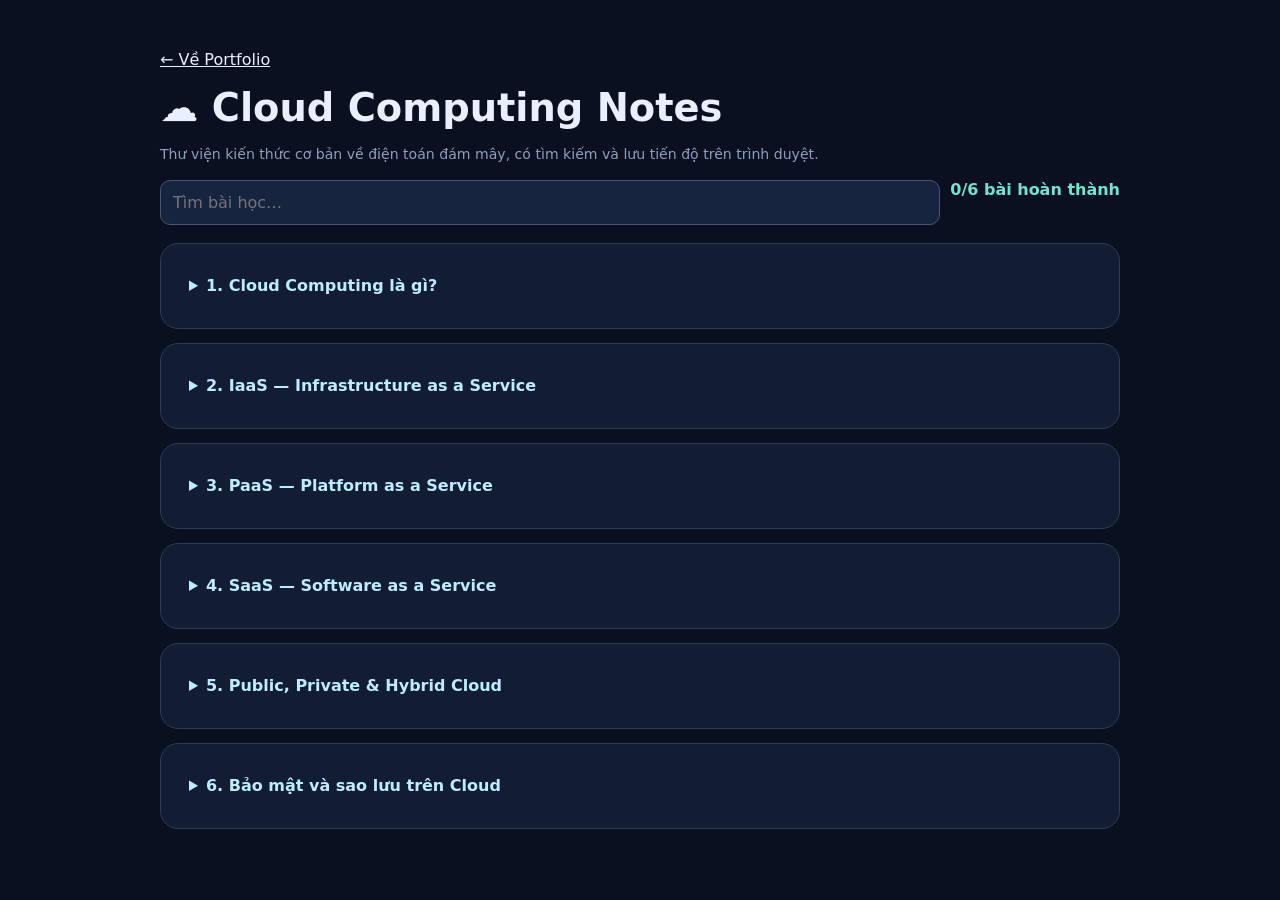
==== cloud-notes.html @ 38ca9962 "Publish Fresher Web Developer portfolio and three interactive demos" ====
<!doctype html><html lang="vi"><head><meta charset="utf-8"><meta name="viewport" content="width=device-width,initial-scale=1"><title>Cloud Computing Notes | Hoàng Lê Khoa</title><link rel="stylesheet" href="style.css"></head><body><main class="app"><a href="index.html#projects">← Về Portfolio</a><h1>☁ Cloud Computing Notes</h1><p class="muted">Thư viện kiến thức cơ bản về điện toán đám mây, có tìm kiếm và lưu tiến độ trên trình duyệt.</p><div class="toolbar"><input id="search" placeholder="Tìm bài học…"><span id="progress" class="stat"></span></div><div id="lessons"></div></main><script src="cloud.js"></script></body></html>
---- style.css ----
:root{font-family:system-ui,-apple-system,Segoe UI,sans-serif;color:#e9efff;background:#0a1020;scroll-behavior:smooth}*{box-sizing:border-box}body{margin:0}a{color:inherit}header{display:flex;align-items:center;justify-content:space-between;padding:18px max(5%,calc((100vw - 1100px)/2));border-bottom:1px solid #293552;position:sticky;top:0;background:#0a1020ef;backdrop-filter:blur(12px);z-index:3}.logo{font-weight:800;font-size:1.4rem;color:#8ad5ff;text-decoration:none}nav{display:flex;gap:24px}nav a{text-decoration:none;color:#b8c5dd}nav a:hover,a:hover{color:#8ad5ff}main{max-width:1100px;margin:auto;padding:0 24px}section{padding:90px 0;scroll-margin-top:70px}h1{font-size:clamp(2.5rem,6vw,5rem);margin:16px 0}h2{font-size:clamp(1.8rem,4vw,2.6rem)}h3{font-size:1.25rem}em{font-style:normal;color:#66c9ff}.hero{min-height:680px;position:relative;padding-top:125px}.hero>p{max-width:640px;font-size:1.12rem;line-height:1.8;color:#b8c5dd}.hero h2{font-size:1.35rem;color:#c8d4ea}.hero h2 span{color:#66c9ff}.eyebrow{color:#60d9d0;font-size:.78rem;letter-spacing:.22em;font-weight:800}.actions{display:flex;gap:14px;margin:30px 0}.btn{display:inline-block;text-decoration:none;background:linear-gradient(120deg,#398feb,#54d4d0);color:#061022;border:0;border-radius:12px;padding:13px 20px;font-weight:800;cursor:pointer}.btn:hover{color:#061022;filter:brightness(1.14)}.btn.outline{background:#202c45;color:#e9efff}.terminal{max-width:475px;padding:16px 24px;background:#121d34;border:1px solid #344763;border-radius:16px;line-height:1.85;box-shadow:0 15px 60px #0006}.terminal code{color:#9cdcb4}.dots{color:#ffbc70;padding-bottom:12px}.cards{display:grid;grid-template-columns:repeat(3,minmax(0,1fr));gap:18px}.panel{padding:28px;background:#121d34;border:1px solid #2d3d57;border-radius:18px;color:#b8c5dd;line-height:1.75}.panel h3{color:#f0f6ff}.symbol{font-size:2.4rem;color:#6ee6ce}.project{display:flex;flex-direction:column;align-items:flex-start}.project .btn{margin-top:auto}.project p{flex:1}.project small{color:#6ee6ce;font-weight:700}.muted{color:#8da0be;font-size:.88rem}footer{text-align:center;padding:32px;border-top:1px solid #293552;color:#90a2bd}.app{max-width:1000px;margin:50px auto;padding:0 20px}.app h1{font-size:2.4rem}.toolbar{display:flex;flex-wrap:wrap;gap:10px;margin:18px 0}.field,input,select{font:inherit;color:#e9efff;background:#172440;border:1px solid #465773;border-radius:10px;padding:12px;min-width:0}.toolbar input{flex:1}table{border-collapse:collapse;width:100%;text-align:left}td,th{padding:13px;border-bottom:1px solid #36455f}th{color:#7fd4f0}.tablewrap{overflow-x:auto}button{cursor:pointer}.smallbtn{background:#203c5a;color:#ccefff;border:1px solid #536d8d;border-radius:8px;padding:8px;margin:3px}.danger{color:#ff9d9d}.lesson{margin:14px 0}.lesson summary{font-weight:700;cursor:pointer;color:#bcecff}.lesson p{margin-top:12px}.stat{color:#6ee6ce;font-weight:700}@media(max-width:720px){header{padding:16px;align-items:flex-start;gap:15px}nav{flex-wrap:wrap;gap:10px;font-size:.82rem}.cards{grid-template-columns:1fr}.hero{padding-top:85px;min-height:600px}section{padding:60px 0}.toolbar{flex-direction:column}.toolbar input,.toolbar button{width:100%}}
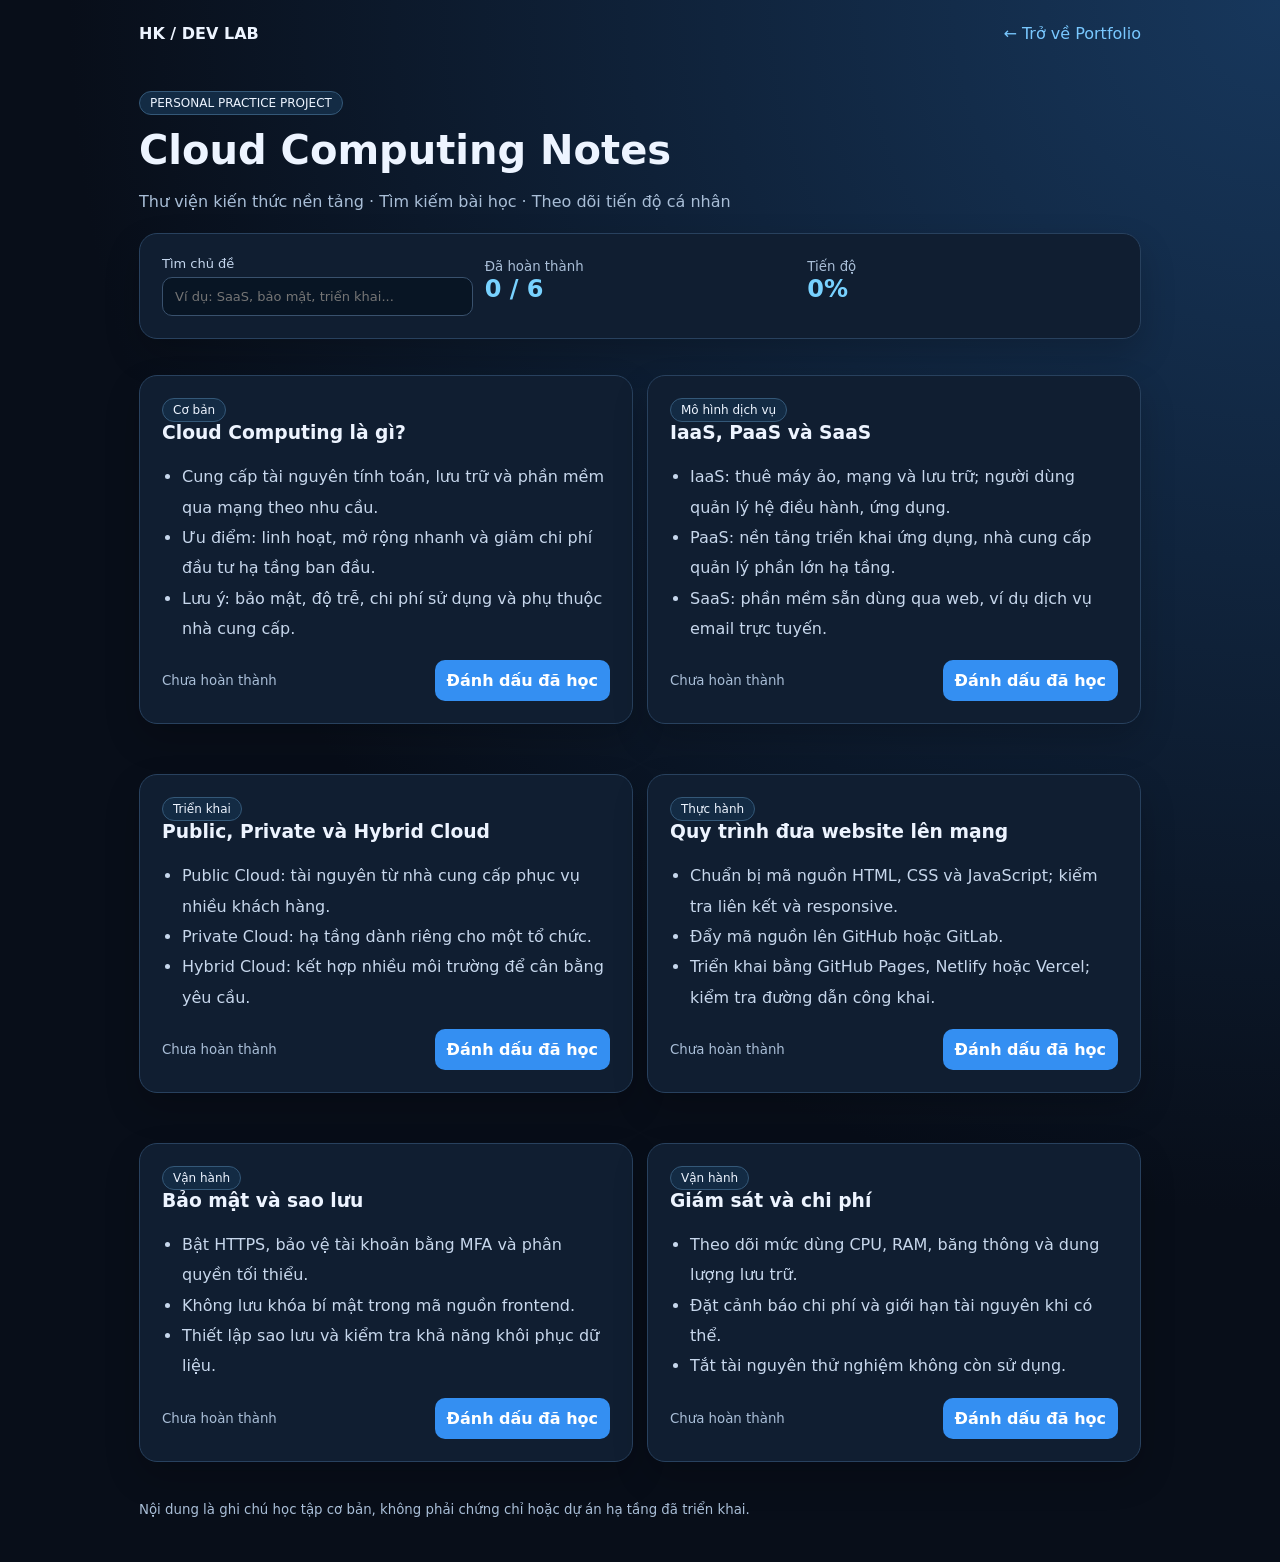
==== commit 9dc8d956: "Add files via upload" ====
--- a/cloud-notes.html
+++ b/cloud-notes.html
@@ -1 +1 @@
-<!doctype html><html lang="vi"><head><meta charset="utf-8"><meta name="viewport" content="width=device-width,initial-scale=1"><title>Cloud Computing Notes | Hoàng Lê Khoa</title><link rel="stylesheet" href="style.css"></head><body><main class="app"><a href="index.html#projects">← Về Portfolio</a><h1>☁ Cloud Computing Notes</h1><p class="muted">Thư viện kiến thức cơ bản về điện toán đám mây, có tìm kiếm và lưu tiến độ trên trình duyệt.</p><div class="toolbar"><input id="search" placeholder="Tìm bài học…"><span id="progress" class="stat"></span></div><div id="lessons"></div></main><script src="cloud.js"></script></body></html>+<!doctype html><html lang="vi"><head><meta charset="utf-8"><meta name="viewport" content="width=device-width, initial-scale=1"><title>Cloud Computing Notes | Hoàng Lê Khoa</title><style>:root{color-scheme:dark;font-family:system-ui,Arial;--bg:#080e19;--panel:#101e31;--border:#28415e;--text:#edf4ff;--muted:#a9bed7;--accent:#49aaff}*{box-sizing:border-box}body{margin:0;background:radial-gradient(circle at top right,#17375c,#080e19 60%);color:var(--text);min-height:100vh}header,main{max-width:1050px;margin:auto;padding:24px}header{display:flex;align-items:center;justify-content:space-between;gap:12px}a{color:#79c8ff;text-decoration:none}h1{font-size:clamp(26px,4vw,40px);margin:12px 0}p{color:var(--muted);line-height:1.65}.panel{background:var(--panel);border:1px solid var(--border);border-radius:18px;padding:22px;margin:18px 0;box-shadow:0 15px 35px #0003}.grid{display:grid;grid-template-columns:repeat(3,1fr);gap:12px}label{font-size:13px;color:#c4d6ed;display:grid;gap:6px}input,select,button{font:inherit;border-radius:10px;padding:11px 12px}input,select{background:#081524;border:1px solid #39516d;color:white;width:100%}button{border:0;background:#348ff2;color:white;cursor:pointer;font-weight:650}button:hover{filter:brightness(1.13)}button.secondary{background:#27435f}.actions{display:flex;gap:8px;flex-wrap:wrap;margin-top:15px}.scroll{overflow-x:auto}table{width:100%;border-collapse:collapse;min-width:630px}th,td{text-align:left;padding:13px 9px;border-bottom:1px solid #28415e;font-size:13px}th{color:#8abfe9}td button{padding:6px 10px;font-size:12px;margin:2px}small,.muted{color:var(--muted)}.stat{color:#78d2ff;font-size:24px;font-weight:750}.pill{display:inline-block;border:1px solid #345878;background:#132b44;border-radius:20px;padding:4px 10px;font-size:12px}.notes{display:grid;grid-template-columns:repeat(2,1fr);gap:14px}.note h3{margin-top:0}.note ul{color:#c7d7ec;line-height:1.9;padding-left:20px}.note footer{display:flex;justify-content:space-between;align-items:center;gap:12px}.hidden{display:none!important}@media(max-width:700px){.grid,.notes{grid-template-columns:1fr}header,main{padding:16px}.panel{padding:16px}}</style></head><body><header><strong>HK / DEV LAB</strong><a href="index.html#projects">← Trở về Portfolio</a></header><main><span class="pill">PERSONAL PRACTICE PROJECT</span><h1>Cloud Computing Notes</h1><p>Thư viện kiến thức nền tảng · Tìm kiếm bài học · Theo dõi tiến độ cá nhân</p><section class="panel"><div class="grid"><label>Tìm chủ đề<input id="search" placeholder="Ví dụ: SaaS, bảo mật, triển khai..."></label><div><small>Đã hoàn thành</small><div class="stat" id="progress">0 / 6</div></div><div><small>Tiến độ</small><div class="stat" id="percent">0%</div></div></div></section><div id="notes" class="notes"></div><p><small>Nội dung là ghi chú học tập cơ bản, không phải chứng chỉ hoặc dự án hạ tầng đã triển khai.</small></p></main><script>const data=[["Cloud Computing là gì?", "Cơ bản", ["Cung cấp tài nguyên tính toán, lưu trữ và phần mềm qua mạng theo nhu cầu.", "Ưu điểm: linh hoạt, mở rộng nhanh và giảm chi phí đầu tư hạ tầng ban đầu.", "Lưu ý: bảo mật, độ trễ, chi phí sử dụng và phụ thuộc nhà cung cấp."]], ["IaaS, PaaS và SaaS", "Mô hình dịch vụ", ["IaaS: thuê máy ảo, mạng và lưu trữ; người dùng quản lý hệ điều hành, ứng dụng.", "PaaS: nền tảng triển khai ứng dụng, nhà cung cấp quản lý phần lớn hạ tầng.", "SaaS: phần mềm sẵn dùng qua web, ví dụ dịch vụ email trực tuyến."]], ["Public, Private và Hybrid Cloud", "Triển khai", ["Public Cloud: tài nguyên từ nhà cung cấp phục vụ nhiều khách hàng.", "Private Cloud: hạ tầng dành riêng cho một tổ chức.", "Hybrid Cloud: kết hợp nhiều môi trường để cân bằng yêu cầu."]], ["Quy trình đưa website lên mạng", "Thực hành", ["Chuẩn bị mã nguồn HTML, CSS và JavaScript; kiểm tra liên kết và responsive.", "Đẩy mã nguồn lên GitHub hoặc GitLab.", "Triển khai bằng GitHub Pages, Netlify hoặc Vercel; kiểm tra đường dẫn công khai."]], ["Bảo mật và sao lưu", "Vận hành", ["Bật HTTPS, bảo vệ tài khoản bằng MFA và phân quyền tối thiểu.", "Không lưu khóa bí mật trong mã nguồn frontend.", "Thiết lập sao lưu và kiểm tra khả năng khôi phục dữ liệu."]], ["Giám sát và chi phí", "Vận hành", ["Theo dõi mức dùng CPU, RAM, băng thông và dung lượng lưu trữ.", "Đặt cảnh báo chi phí và giới hạn tài nguyên khi có thể.", "Tắt tài nguyên thử nghiệm không còn sử dụng."]]];const key='hlk_cloud_notes_v1';let done=[];try{done=JSON.parse(localStorage.getItem(key)||'[]');if(!Array.isArray(done))done=[]}catch{done=[]}const root=document.getElementById('notes');function render(){root.replaceChildren();const q=document.getElementById('search').value.toLocaleLowerCase('vi');data.forEach(([title,cat,items],i)=>{if(![title,cat,...items].join(' ').toLocaleLowerCase('vi').includes(q))return;const article=document.createElement('article');article.className='panel note';const tag=document.createElement('span');tag.className='pill';tag.textContent=cat;const h=document.createElement('h3');h.textContent=title;const ul=document.createElement('ul');items.forEach(item=>{const li=document.createElement('li');li.textContent=item;ul.append(li)});const footer=document.createElement('footer');const state=document.createElement('small');state.textContent=done.includes(i)?'✓ Đã học':'Chưa hoàn thành';const btn=document.createElement('button');btn.className=done.includes(i)?'secondary':'';btn.textContent=done.includes(i)?'Đánh dấu chưa học':'Đánh dấu đã học';btn.onclick=()=>{done=done.includes(i)?done.filter(x=>x!==i):[...done,i];localStorage.setItem(key,JSON.stringify(done));render()};footer.append(state,btn);article.append(tag,h,ul,footer);root.append(article)});if(!root.children.length){const p=document.createElement('p');p.textContent='Không tìm thấy chủ đề phù hợp.';root.append(p)}document.getElementById('progress').textContent=done.length+' / '+data.length;document.getElementById('percent').textContent=Math.round(done.length/data.length*100)+'%'}document.getElementById('search').addEventListener('input',render);render();</script></body></html>
